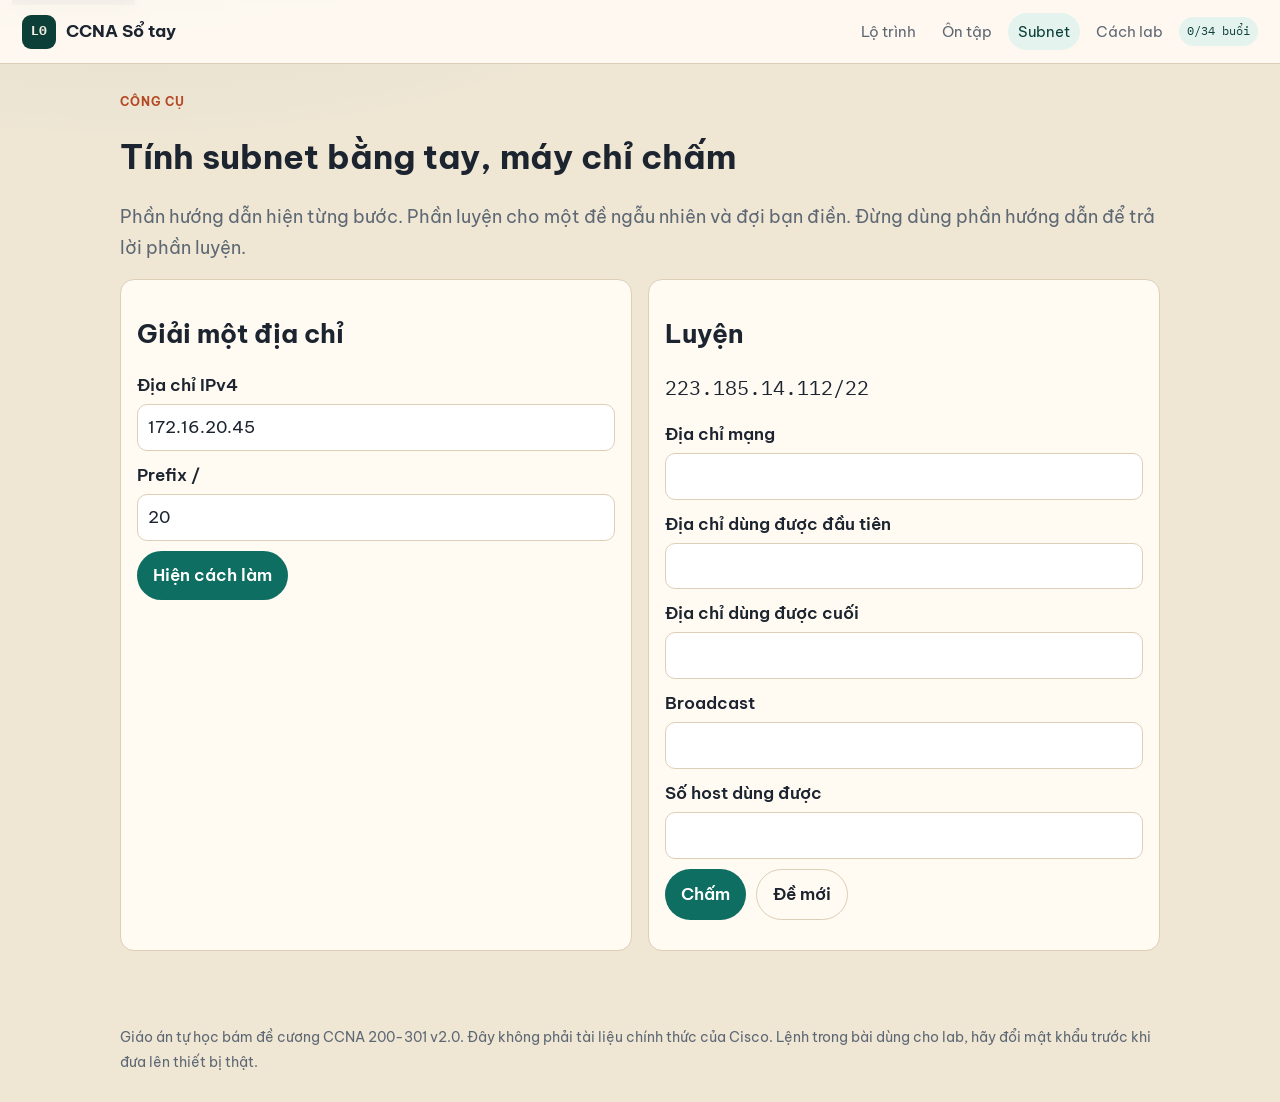
==== cong-cu/subnet.html @ b0a96d5d "Add a beginner CCNA v2.0 study site. Co-authored-by: Cursor <cursoragent@cursor.com>" ====
<!DOCTYPE html>
<html lang="vi">
<head>
  <meta charset="utf-8">
  <meta name="viewport" content="width=device-width, initial-scale=1">
  <title>Luyện subnet · CCNA Sổ tay</title>
  <link rel="stylesheet" href="../css/components.css">
</head>
<body>
  <main class="page" id="content">
    <p class="kicker">Công cụ</p>
    <h1>Tính subnet bằng tay, máy chỉ chấm</h1>
    <p class="lede">Phần hướng dẫn hiện từng bước. Phần luyện cho một đề ngẫu nhiên và đợi bạn điền. Đừng dùng phần hướng dẫn để trả lời phần luyện.</p>
    <div class="tool-grid">
      <section class="panel">
        <h2>Giải một địa chỉ</h2>
        <label class="field">Địa chỉ IPv4<input id="ip" value="172.16.20.45" inputmode="decimal"></label>
        <label class="field">Prefix /<input id="prefix" type="number" min="0" max="32" value="20"></label>
        <button class="btn" id="explain" type="button">Hiện cách làm</button>
        <div id="explain-out"></div>
      </section>
      <section class="panel">
        <h2>Luyện</h2>
        <p class="practice-q" id="prompt">Bấm “Đề mới”.</p>
        <label class="field">Địa chỉ mạng<input id="a-net" autocomplete="off"></label>
        <label class="field">Địa chỉ dùng được đầu tiên<input id="a-first" autocomplete="off"></label>
        <label class="field">Địa chỉ dùng được cuối<input id="a-last" autocomplete="off"></label>
        <label class="field">Broadcast<input id="a-bcast" autocomplete="off"></label>
        <label class="field">Số host dùng được<input id="a-hosts" inputmode="numeric" autocomplete="off"></label>
        <div class="hero-actions">
          <button class="btn" id="check" type="button">Chấm</button>
          <button class="btn ghost" id="new" type="button">Đề mới</button>
        </div>
        <p id="verdict"></p>
      </section>
    </div>
  </main>
  <script src="../js/format.js"></script>
  <script src="../js/progress.js"></script>
  <script src="../js/curriculum.js"></script>
  <script src="../js/shell.js"></script>
  <script src="../js/subnet.js"></script>
</body>
</html>
---- css/components.css ----
@import url("layout.css");

.objectives {
  background: var(--teal-soft);
  border-radius: var(--radius);
  padding: 14px 16px 6px;
  margin: 16px 0;
}

.objectives h2,
.callout h2,
.block h2 { font-size: 1.15rem; margin: 0 0 8px; }

.lesson h2 { font-size: 1.45rem; margin: 1.6rem 0 0.6rem; }

.lesson h3 { font-size: 1.15rem; margin: 1.2rem 0 0.4rem; }

.opener {
  font-size: 1.12rem;
  border-left: 4px solid var(--copper);
  padding-left: 14px;
}

.keywords { display: flex; flex-wrap: wrap; gap: 6px; margin: 10px 0 0; }

.keywords span {
  font-family: var(--mono);
  font-size: 12px;
  background: var(--gold-soft);
  color: var(--gold);
  border-radius: 999px;
  padding: 2px 8px;
}

.callout {
  border-radius: 12px;
  padding: 12px 14px;
  margin: 12px 0;
  border: 1px solid var(--line);
  background: var(--card);
}

.callout.remember { background: var(--teal-soft); border-color: #b7ddd4; }
.callout.warn { background: var(--copper-soft); border-color: #f0cfc3; }
.callout.tip { background: var(--gold-soft); border-color: #ead7a4; }

.table-wrap { overflow-x: auto; margin: 12px 0 16px; }

table { width: 100%; border-collapse: collapse; background: var(--card); font-size: 0.95rem; }

th, td { text-align: left; padding: 8px 10px; border-bottom: 1px solid var(--line); vertical-align: top; }

th { background: #f6efe2; font-size: 0.85rem; }

.cli, .topo {
  margin: 12px 0 16px;
  border-radius: 12px;
  overflow: hidden;
  border: 1px solid #24343c;
}

.cli header, .topo header, .lab header, .steps header {
  display: flex;
  justify-content: space-between;
  align-items: center;
  gap: 8px;
  padding: 8px 12px;
  font-size: 0.85rem;
}

.cli header { background: #1c3038; color: #d5e7df; }
.cli pre, .topo pre, .solution pre {
  margin: 0;
  padding: 12px 14px;
  overflow-x: auto;
  font-family: var(--mono);
  font-size: 0.86rem;
  line-height: 1.55;
  white-space: pre-wrap;
}

.cli pre { background: var(--cli); color: var(--cli-ink); }
.topo { border-color: var(--line); }
.topo header { background: #f6efe2; }
.topo pre { background: var(--card); color: var(--ink); }

.copy {
  border: 1px solid rgba(255, 255, 255, 0.2);
  background: transparent;
  color: inherit;
  border-radius: 999px;
  padding: 2px 8px;
  font-size: 12px;
}

.flow { display: flex; flex-wrap: wrap; align-items: center; gap: 8px; margin: 12px 0; }

.flow-node {
  background: var(--card);
  border: 1px solid var(--line);
  border-radius: 12px;
  padding: 8px 12px;
  min-width: 90px;
  text-align: center;
}

.flow-node small { display: block; color: var(--muted); font-family: var(--mono); }

.stack { list-style: none; padding: 0; margin: 12px 0; }

.stack li {
  display: flex;
  justify-content: space-between;
  gap: 12px;
  padding: 8px 12px;
  border: 1px solid var(--line);
  margin-top: -1px;
  background: var(--card);
}

.stack li:first-child { border-radius: 12px 12px 0 0; background: #f8e7df; }
.stack li:last-child { border-radius: 0 0 12px 12px; background: #e5f3ef; }

.compare { display: grid; grid-template-columns: 1fr 1fr; gap: 10px; margin: 12px 0; }

.compare > div { background: var(--card); border: 1px solid var(--line); border-radius: 12px; padding: 12px 14px; }

.steps, .lab {
  background: var(--card);
  border: 1px solid var(--line);
  border-radius: var(--radius);
  padding: 8px 16px 14px;
  margin: 14px 0;
}

.lab { border-color: #e7b5a4; background: #fff8f5; }

.solution { margin-top: 8px; }
.solution pre {
  background: #142028;
  color: #d7e6df;
  border-radius: 10px;
}

.terms { display: grid; gap: 8px; margin: 8px 0 16px; }

.terms div { background: var(--card); border-radius: 10px; padding: 8px 12px; border: 1px solid var(--line); }

.quiz fieldset {
  border: 1px solid var(--line);
  border-radius: 12px;
  margin: 0 0 12px;
  padding: 10px 12px 12px;
  background: var(--card);
}

.quiz legend { font-weight: 600; padding: 0 4px; }

.choice {
  display: flex;
  gap: 8px;
  align-items: flex-start;
  padding: 6px 4px;
  border-radius: 8px;
}

.choice.good { background: var(--ok-soft); }
.choice.bad { background: var(--bad-soft); }

.why { color: var(--muted); margin: 6px 0 0; font-size: 0.95rem; }

.score {
  font-weight: 700;
  padding: 10px 12px;
  border-radius: 10px;
  background: var(--teal-soft);
}

.notes textarea {
  width: 100%;
  min-height: 90px;
  border-radius: 12px;
  border: 1px solid var(--line);
  background: var(--card);
  padding: 10px 12px;
}

.pager { display: flex; justify-content: space-between; gap: 10px; margin-top: 18px; }

.pager a { text-decoration: none; }

.bar {
  height: 8px;
  background: var(--paper-deep);
  border-radius: 99px;
  overflow: hidden;
}

.bar span { display: block; height: 100%; background: var(--teal); }

.tool-grid { display: grid; grid-template-columns: 1fr 1fr; gap: 16px; }

.panel {
  background: var(--card);
  border: 1px solid var(--line);
  border-radius: var(--radius);
  padding: 16px;
}

label.field { display: block; margin-bottom: 10px; font-weight: 600; }

label.field input, label.field select {
  display: block;
  width: 100%;
  margin-top: 4px;
  font-weight: 400;
  border: 1px solid var(--line);
  border-radius: 10px;
  padding: 8px 10px;
  background: white;
}

.result dt { font-family: var(--mono); color: var(--muted); }
.result dd { margin: 0 0 8px; font-weight: 650; }

.practice-q { font-size: 1.25rem; font-family: var(--mono); }

.ok { color: var(--ok); }
.bad { color: var(--bad); }

.filter-row { display: flex; gap: 8px; flex-wrap: wrap; margin-bottom: 12px; }

@media (max-width: 800px) {
  .compare, .tool-grid { grid-template-columns: 1fr; }
}

@media print {
  .topbar, .sidebar, .menu-btn, .noprint, .site-footer { display: none !important; }
  .app { display: block; }
  body { background: white; }
  .lesson { max-width: none; }
}
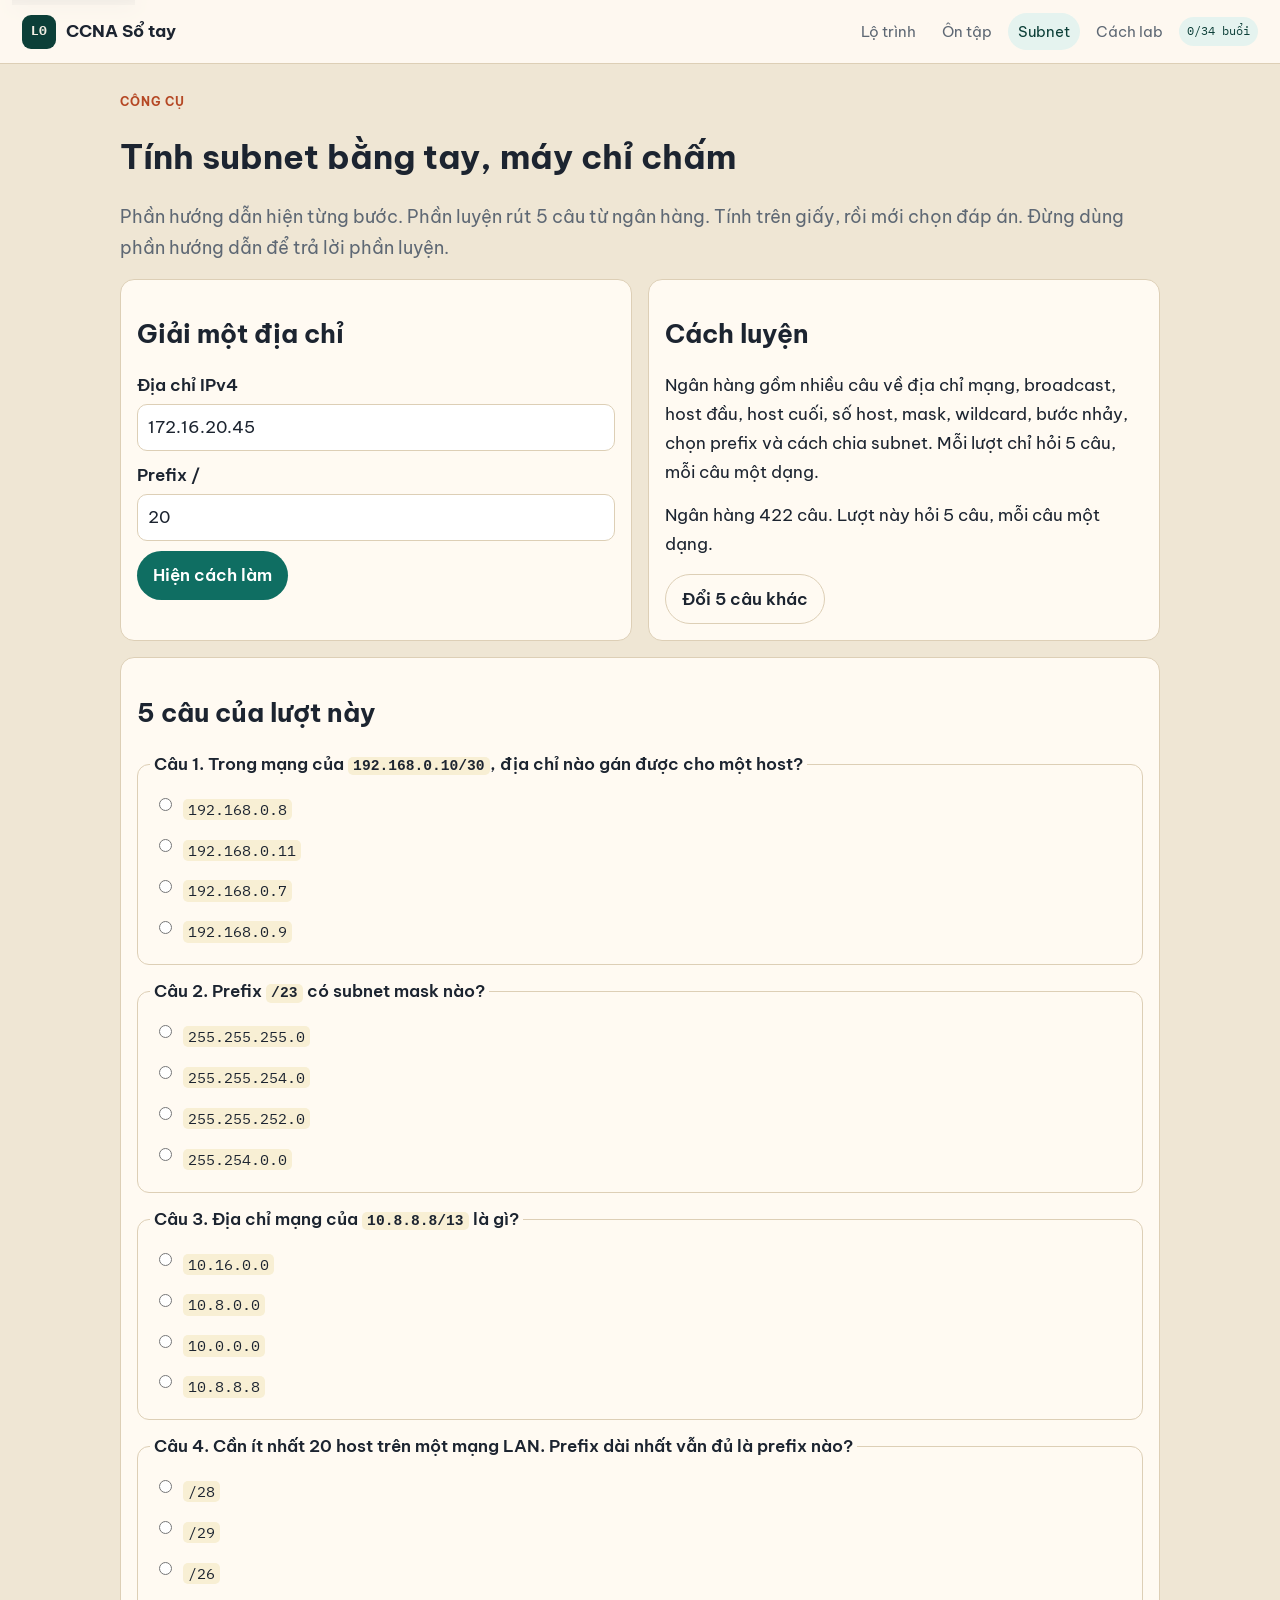
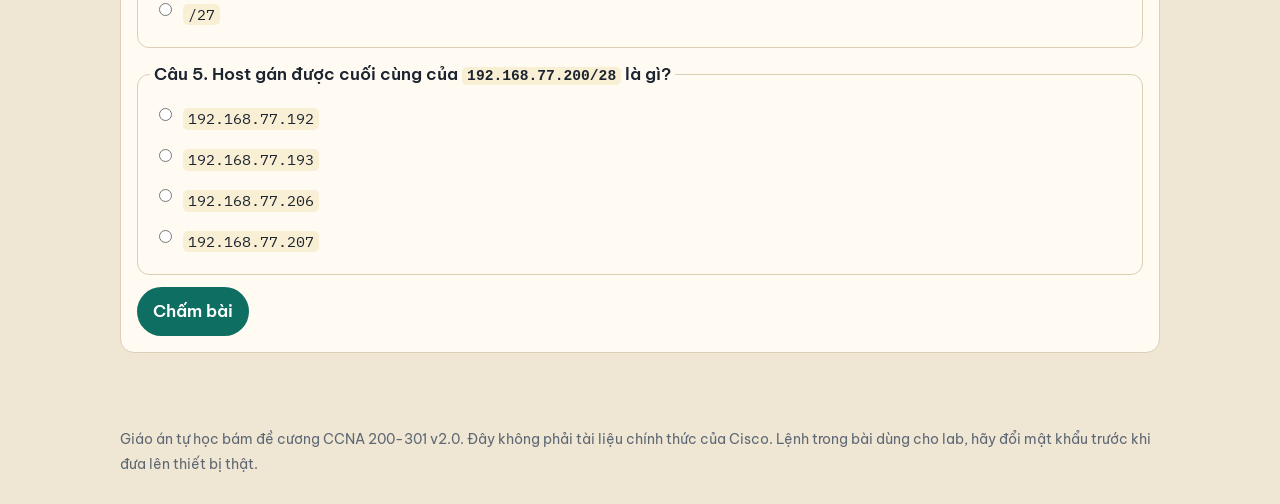
==== commit 26f65ce3: "Replace one-off subnet drills with a five-question bank. Each practice round stays short while the f" ====
--- a/cong-cu/subnet.html
+++ b/cong-cu/subnet.html
@@ -10,7 +10,7 @@
   <main class="page" id="content">
     <p class="kicker">Công cụ</p>
     <h1>Tính subnet bằng tay, máy chỉ chấm</h1>
-    <p class="lede">Phần hướng dẫn hiện từng bước. Phần luyện cho một đề ngẫu nhiên và đợi bạn điền. Đừng dùng phần hướng dẫn để trả lời phần luyện.</p>
+    <p class="lede">Phần hướng dẫn hiện từng bước. Phần luyện rút 5 câu từ ngân hàng. Tính trên giấy, rồi mới chọn đáp án. Đừng dùng phần hướng dẫn để trả lời phần luyện.</p>
     <div class="tool-grid">
       <section class="panel">
         <h2>Giải một địa chỉ</h2>
@@ -20,25 +20,25 @@
         <div id="explain-out"></div>
       </section>
       <section class="panel">
-        <h2>Luyện</h2>
-        <p class="practice-q" id="prompt">Bấm “Đề mới”.</p>
-        <label class="field">Địa chỉ mạng<input id="a-net" autocomplete="off"></label>
-        <label class="field">Địa chỉ dùng được đầu tiên<input id="a-first" autocomplete="off"></label>
-        <label class="field">Địa chỉ dùng được cuối<input id="a-last" autocomplete="off"></label>
-        <label class="field">Broadcast<input id="a-bcast" autocomplete="off"></label>
-        <label class="field">Số host dùng được<input id="a-hosts" inputmode="numeric" autocomplete="off"></label>
+        <h2>Cách luyện</h2>
+        <p>Ngân hàng gồm nhiều câu về địa chỉ mạng, broadcast, host đầu, host cuối, số host, mask, wildcard, bước nhảy, chọn prefix và cách chia subnet. Mỗi lượt chỉ hỏi 5 câu, mỗi câu một dạng.</p>
+        <p id="practice-meta"></p>
         <div class="hero-actions">
-          <button class="btn" id="check" type="button">Chấm</button>
-          <button class="btn ghost" id="new" type="button">Đề mới</button>
+          <button class="btn ghost" id="new-set" type="button">Đổi 5 câu khác</button>
         </div>
-        <p id="verdict"></p>
       </section>
     </div>
+    <section class="panel quiz-board">
+      <h2>5 câu của lượt này</h2>
+      <div id="practice-quiz" class="quiz"></div>
+    </section>
   </main>
   <script src="../js/format.js"></script>
   <script src="../js/progress.js"></script>
   <script src="../js/curriculum.js"></script>
   <script src="../js/shell.js"></script>
+  <script src="../js/quiz.js"></script>
   <script src="../js/subnet.js"></script>
+  <script src="../js/subnet-bank.js"></script>
 </body>
 </html>
--- a/css/components.css
+++ b/css/components.css
@@ -200,6 +200,8 @@
 
 .tool-grid { display: grid; grid-template-columns: 1fr 1fr; gap: 16px; }
 
+.quiz-board { margin-top: 16px; }
+
 .panel {
   background: var(--card);
   border: 1px solid var(--line);
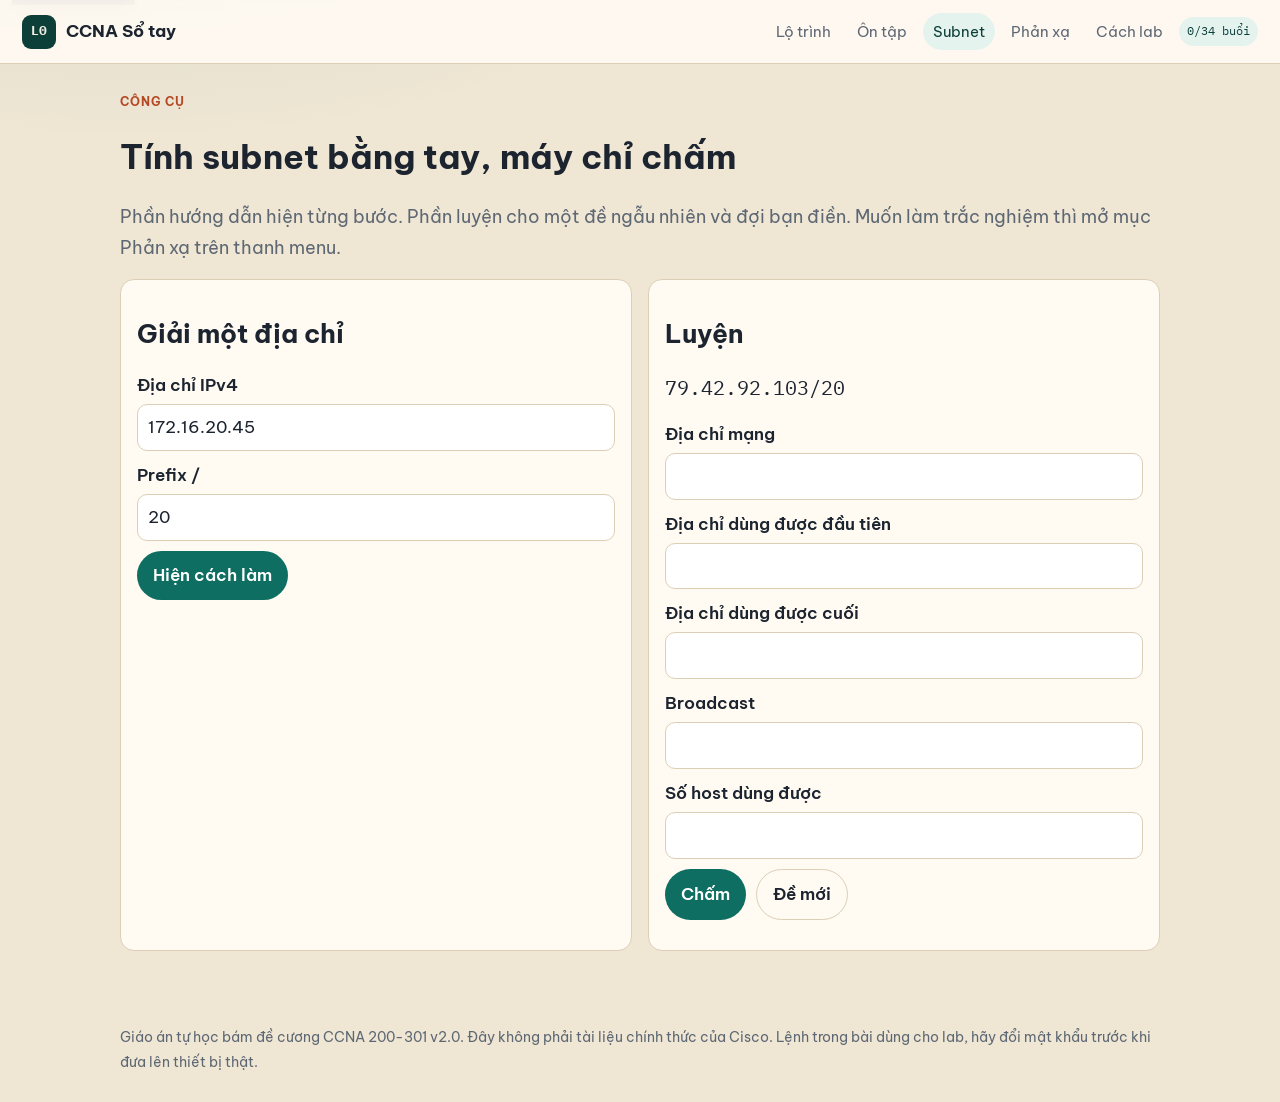
==== commit 8d3b05f7: "Add a separate subnet reflex quiz in the menu. The calculator stays a written drill, and each multip" ====
--- a/cong-cu/subnet.html
+++ b/cong-cu/subnet.html
@@ -10,7 +10,7 @@
   <main class="page" id="content">
     <p class="kicker">Công cụ</p>
     <h1>Tính subnet bằng tay, máy chỉ chấm</h1>
-    <p class="lede">Phần hướng dẫn hiện từng bước. Phần luyện rút 5 câu từ ngân hàng. Tính trên giấy, rồi mới chọn đáp án. Đừng dùng phần hướng dẫn để trả lời phần luyện.</p>
+    <p class="lede">Phần hướng dẫn hiện từng bước. Phần luyện cho một đề ngẫu nhiên và đợi bạn điền. Muốn làm trắc nghiệm thì mở mục Phản xạ trên thanh menu.</p>
     <div class="tool-grid">
       <section class="panel">
         <h2>Giải một địa chỉ</h2>
@@ -20,25 +20,25 @@
         <div id="explain-out"></div>
       </section>
       <section class="panel">
-        <h2>Cách luyện</h2>
-        <p>Ngân hàng gồm nhiều câu về địa chỉ mạng, broadcast, host đầu, host cuối, số host, mask, wildcard, bước nhảy, chọn prefix và cách chia subnet. Mỗi lượt chỉ hỏi 5 câu, mỗi câu một dạng.</p>
-        <p id="practice-meta"></p>
+        <h2>Luyện</h2>
+        <p class="practice-q" id="prompt">Bấm “Đề mới”.</p>
+        <label class="field">Địa chỉ mạng<input id="a-net" autocomplete="off"></label>
+        <label class="field">Địa chỉ dùng được đầu tiên<input id="a-first" autocomplete="off"></label>
+        <label class="field">Địa chỉ dùng được cuối<input id="a-last" autocomplete="off"></label>
+        <label class="field">Broadcast<input id="a-bcast" autocomplete="off"></label>
+        <label class="field">Số host dùng được<input id="a-hosts" inputmode="numeric" autocomplete="off"></label>
         <div class="hero-actions">
-          <button class="btn ghost" id="new-set" type="button">Đổi 5 câu khác</button>
+          <button class="btn" id="check" type="button">Chấm</button>
+          <button class="btn ghost" id="new" type="button">Đề mới</button>
         </div>
+        <p id="verdict"></p>
       </section>
     </div>
-    <section class="panel quiz-board">
-      <h2>5 câu của lượt này</h2>
-      <div id="practice-quiz" class="quiz"></div>
-    </section>
   </main>
   <script src="../js/format.js"></script>
   <script src="../js/progress.js"></script>
   <script src="../js/curriculum.js"></script>
   <script src="../js/shell.js"></script>
-  <script src="../js/quiz.js"></script>
   <script src="../js/subnet.js"></script>
-  <script src="../js/subnet-bank.js"></script>
 </body>
 </html>
--- a/css/components.css
+++ b/css/components.css
@@ -200,8 +200,6 @@
 
 .tool-grid { display: grid; grid-template-columns: 1fr 1fr; gap: 16px; }
 
-.quiz-board { margin-top: 16px; }
-
 .panel {
   background: var(--card);
   border: 1px solid var(--line);
